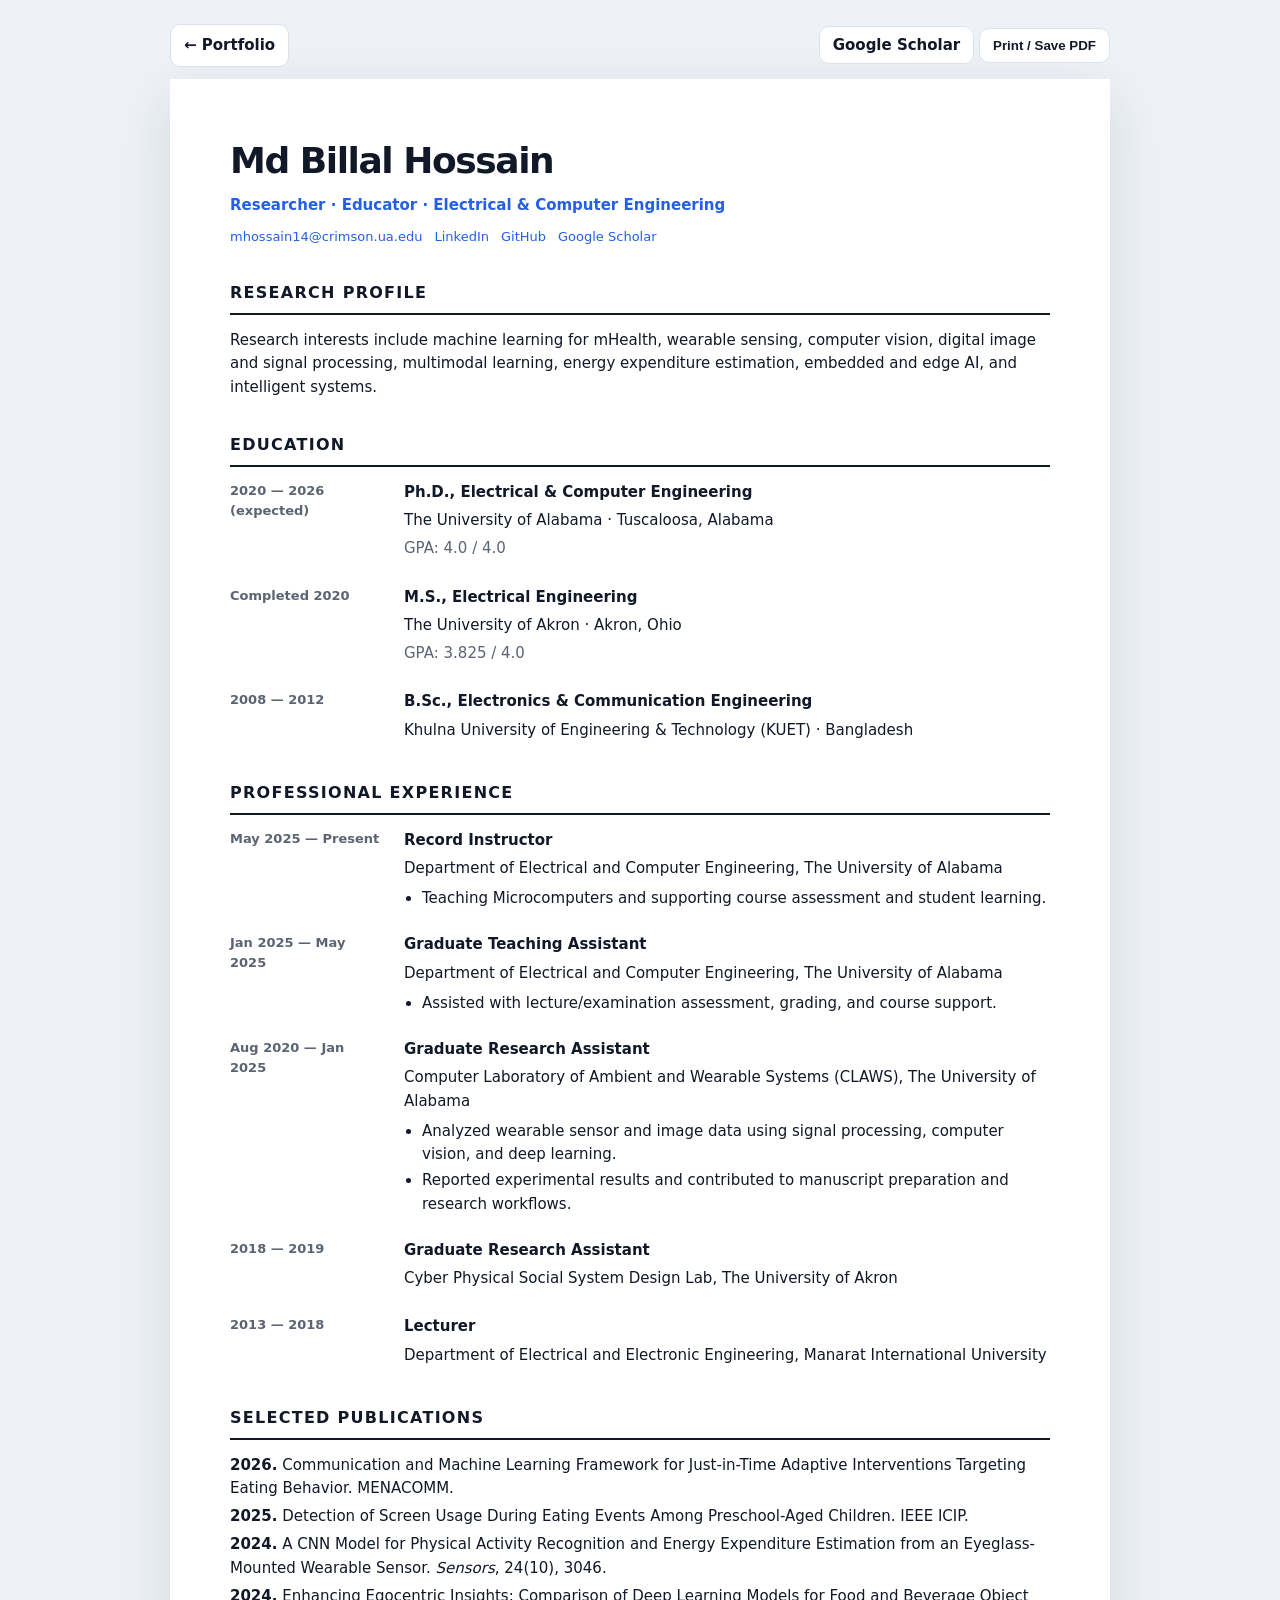
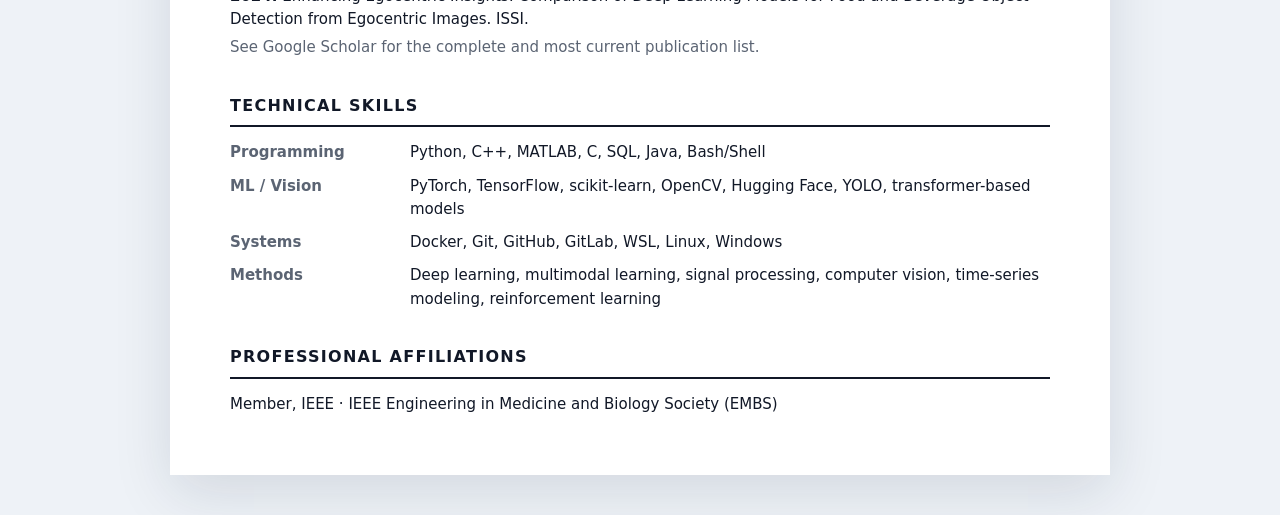
==== cv.html @ 7b578d96 "update" ====
<!doctype html>
<html lang="en">
<head>
  <meta charset="utf-8" />
  <meta name="viewport" content="width=device-width, initial-scale=1" />
  <title>CV | Md Billal Hossain</title>
  <meta name="description" content="Public curriculum vitae of Md Billal Hossain." />
  <style>
    :root { --ink:#111827; --muted:#5b6473; --line:#dbe2ea; --accent:#245fe5; --paper:#fff; --bg:#eef2f7; }
    * { box-sizing:border-box; }
    body { margin:0; background:var(--bg); color:var(--ink); font:15px/1.55 Inter,system-ui,-apple-system,"Segoe UI",sans-serif; }
    a { color:var(--accent); text-decoration:none; }
    .toolbar { width:min(940px,calc(100% - 30px)); margin:24px auto 12px; display:flex; justify-content:space-between; align-items:center; gap:12px; }
    .toolbar a,.toolbar button { border:1px solid var(--line); background:white; color:var(--ink); padding:9px 13px; border-radius:10px; font-weight:700; cursor:pointer; }
    .paper { width:min(940px,calc(100% - 30px)); margin:0 auto 40px; background:var(--paper); padding:54px 60px; box-shadow:0 18px 55px rgba(20,32,55,.12); }
    h1 { margin:0; font-size:36px; letter-spacing:-.04em; }
    .headline { margin:5px 0 0; color:var(--accent); font-weight:700; }
    .links { display:flex; flex-wrap:wrap; gap:12px; margin-top:10px; color:var(--muted); font-size:13px; }
    h2 { margin:34px 0 14px; padding-bottom:7px; border-bottom:2px solid var(--ink); font-size:16px; letter-spacing:.08em; text-transform:uppercase; }
    h3 { margin:0; font-size:15px; }
    p { margin:5px 0; }
    .muted { color:var(--muted); }
    .entry { display:grid; grid-template-columns:150px 1fr; gap:24px; margin:0 0 20px; }
    .date { color:var(--muted); font-size:13px; font-weight:700; }
    ul { margin:7px 0 0; padding-left:18px; }
    li { margin:3px 0; }
    .skills { display:grid; grid-template-columns:160px 1fr; gap:10px 20px; }
    .skills strong { color:var(--muted); }
    @media(max-width:680px){ .paper{padding:32px 24px}.entry{grid-template-columns:1fr;gap:3px}.skills{grid-template-columns:1fr}.toolbar{align-items:stretch}.toolbar div{display:flex;gap:8px}.toolbar a,.toolbar button{font-size:12px} }
    @media print { body{background:white}.toolbar{display:none}.paper{width:100%;margin:0;box-shadow:none;padding:0}.entry{break-inside:avoid} }
  </style>
</head>
<body>
  <div class="toolbar">
    <a href="index.html">← Portfolio</a>
    <div>
      <a href="https://scholar.google.de/citations?hl=en&user=O0B7BRsAAAAJ" target="_blank" rel="noopener">Google Scholar</a>
      <button type="button" onclick="window.print()">Print / Save PDF</button>
    </div>
  </div>

  <main class="paper">
    <header>
      <h1>Md Billal Hossain</h1>
      <p class="headline">Researcher · Educator · Electrical & Computer Engineering</p>
      <div class="links">
        <a href="mailto:mhossain14@crimson.ua.edu">mhossain14@crimson.ua.edu</a>
        <a href="https://www.linkedin.com/in/hossain-md-billal/">LinkedIn</a>
        <a href="https://github.com/mdbhossain">GitHub</a>
        <a href="https://scholar.google.de/citations?hl=en&user=O0B7BRsAAAAJ">Google Scholar</a>
      </div>
    </header>

    <section>
      <h2>Research Profile</h2>
      <p>Research interests include machine learning for mHealth, wearable sensing, computer vision, digital image and signal processing, multimodal learning, energy expenditure estimation, embedded and edge AI, and intelligent systems.</p>
    </section>

    <section>
      <h2>Education</h2>
      <div class="entry"><div class="date">2020 — 2026<br>(expected)</div><div><h3>Ph.D., Electrical & Computer Engineering</h3><p>The University of Alabama · Tuscaloosa, Alabama</p><p class="muted">GPA: 4.0 / 4.0</p></div></div>
      <div class="entry"><div class="date">Completed 2020</div><div><h3>M.S., Electrical Engineering</h3><p>The University of Akron · Akron, Ohio</p><p class="muted">GPA: 3.825 / 4.0</p></div></div>
      <div class="entry"><div class="date">2008 — 2012</div><div><h3>B.Sc., Electronics & Communication Engineering</h3><p>Khulna University of Engineering & Technology (KUET) · Bangladesh</p></div></div>
    </section>

    <section>
      <h2>Professional Experience</h2>
      <div class="entry"><div class="date">May 2025 — Present</div><div><h3>Record Instructor</h3><p>Department of Electrical and Computer Engineering, The University of Alabama</p><ul><li>Teaching Microcomputers and supporting course assessment and student learning.</li></ul></div></div>
      <div class="entry"><div class="date">Jan 2025 — May 2025</div><div><h3>Graduate Teaching Assistant</h3><p>Department of Electrical and Computer Engineering, The University of Alabama</p><ul><li>Assisted with lecture/examination assessment, grading, and course support.</li></ul></div></div>
      <div class="entry"><div class="date">Aug 2020 — Jan 2025</div><div><h3>Graduate Research Assistant</h3><p>Computer Laboratory of Ambient and Wearable Systems (CLAWS), The University of Alabama</p><ul><li>Analyzed wearable sensor and image data using signal processing, computer vision, and deep learning.</li><li>Reported experimental results and contributed to manuscript preparation and research workflows.</li></ul></div></div>
      <div class="entry"><div class="date">2018 — 2019</div><div><h3>Graduate Research Assistant</h3><p>Cyber Physical Social System Design Lab, The University of Akron</p></div></div>
      <div class="entry"><div class="date">2013 — 2018</div><div><h3>Lecturer</h3><p>Department of Electrical and Electronic Engineering, Manarat International University</p></div></div>
    </section>

    <section>
      <h2>Selected Publications</h2>
      <p><strong>2026.</strong> Communication and Machine Learning Framework for Just-in-Time Adaptive Interventions Targeting Eating Behavior. MENACOMM.</p>
      <p><strong>2025.</strong> Detection of Screen Usage During Eating Events Among Preschool-Aged Children. IEEE ICIP.</p>
      <p><strong>2024.</strong> A CNN Model for Physical Activity Recognition and Energy Expenditure Estimation from an Eyeglass-Mounted Wearable Sensor. <em>Sensors</em>, 24(10), 3046.</p>
      <p><strong>2024.</strong> Enhancing Egocentric Insights: Comparison of Deep Learning Models for Food and Beverage Object Detection from Egocentric Images. ISSI.</p>
      <p class="muted">See Google Scholar for the complete and most current publication list.</p>
    </section>

    <section>
      <h2>Technical Skills</h2>
      <div class="skills">
        <strong>Programming</strong><span>Python, C++, MATLAB, C, SQL, Java, Bash/Shell</span>
        <strong>ML / Vision</strong><span>PyTorch, TensorFlow, scikit-learn, OpenCV, Hugging Face, YOLO, transformer-based models</span>
        <strong>Systems</strong><span>Docker, Git, GitHub, GitLab, WSL, Linux, Windows</span>
        <strong>Methods</strong><span>Deep learning, multimodal learning, signal processing, computer vision, time-series modeling, reinforcement learning</span>
      </div>
    </section>

    <section>
      <h2>Professional Affiliations</h2>
      <p>Member, IEEE · IEEE Engineering in Medicine and Biology Society (EMBS)</p>
    </section>
  </main>
</body>
</html>
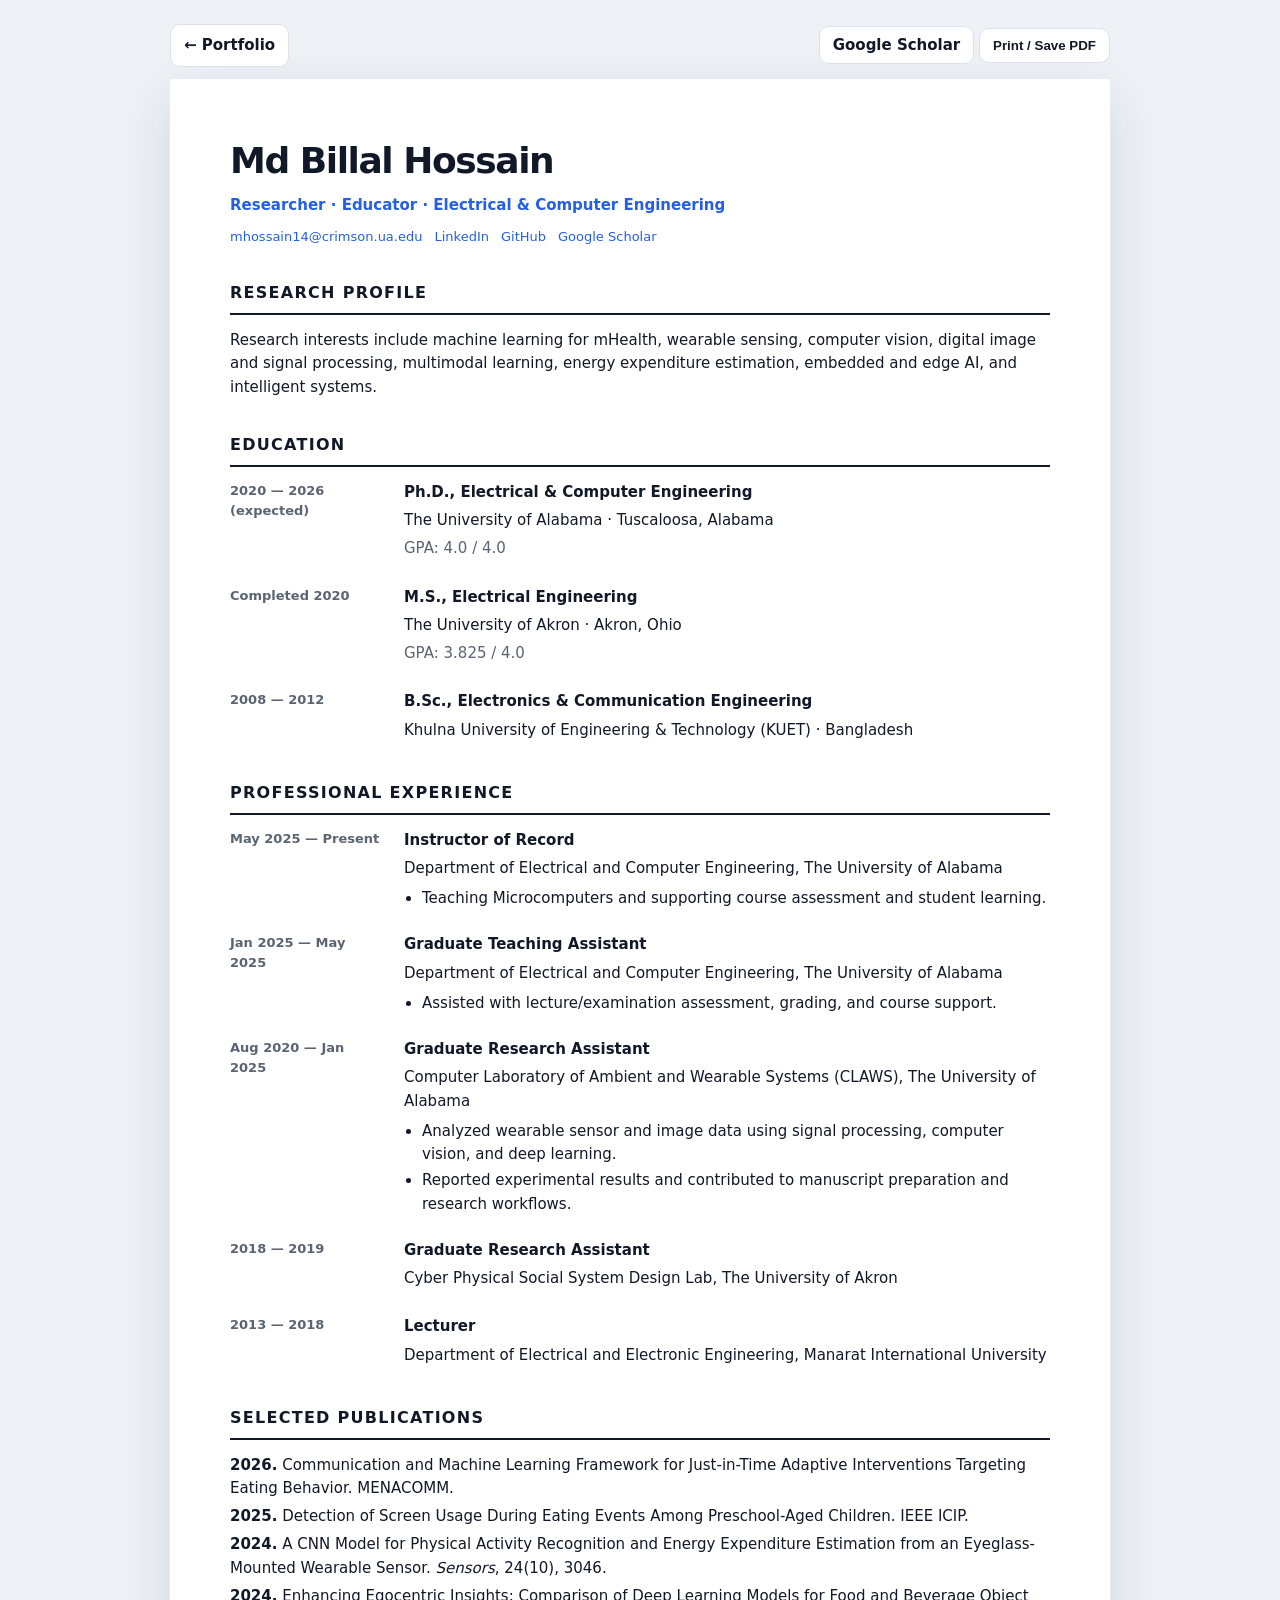
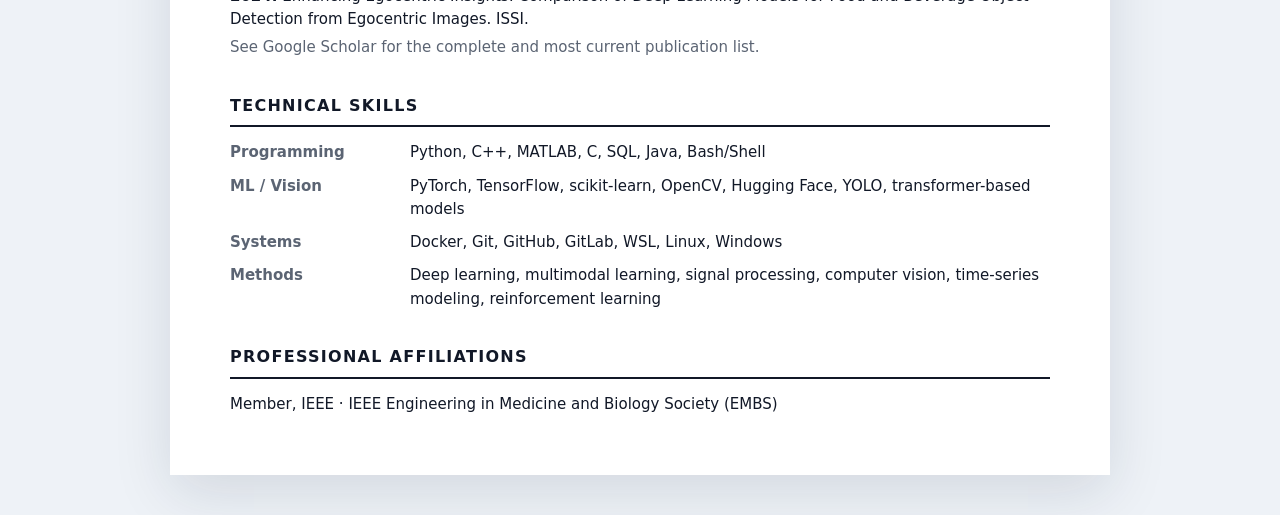
==== commit 2a8cecb3: "corrected" ====
--- a/cv.html
+++ b/cv.html
@@ -65,7 +65,7 @@
 
     <section>
       <h2>Professional Experience</h2>
-      <div class="entry"><div class="date">May 2025 — Present</div><div><h3>Record Instructor</h3><p>Department of Electrical and Computer Engineering, The University of Alabama</p><ul><li>Teaching Microcomputers and supporting course assessment and student learning.</li></ul></div></div>
+      <div class="entry"><div class="date">May 2025 — Present</div><div><h3>Instructor of Record</h3><p>Department of Electrical and Computer Engineering, The University of Alabama</p><ul><li>Teaching Microcomputers and supporting course assessment and student learning.</li></ul></div></div>
       <div class="entry"><div class="date">Jan 2025 — May 2025</div><div><h3>Graduate Teaching Assistant</h3><p>Department of Electrical and Computer Engineering, The University of Alabama</p><ul><li>Assisted with lecture/examination assessment, grading, and course support.</li></ul></div></div>
       <div class="entry"><div class="date">Aug 2020 — Jan 2025</div><div><h3>Graduate Research Assistant</h3><p>Computer Laboratory of Ambient and Wearable Systems (CLAWS), The University of Alabama</p><ul><li>Analyzed wearable sensor and image data using signal processing, computer vision, and deep learning.</li><li>Reported experimental results and contributed to manuscript preparation and research workflows.</li></ul></div></div>
       <div class="entry"><div class="date">2018 — 2019</div><div><h3>Graduate Research Assistant</h3><p>Cyber Physical Social System Design Lab, The University of Akron</p></div></div>
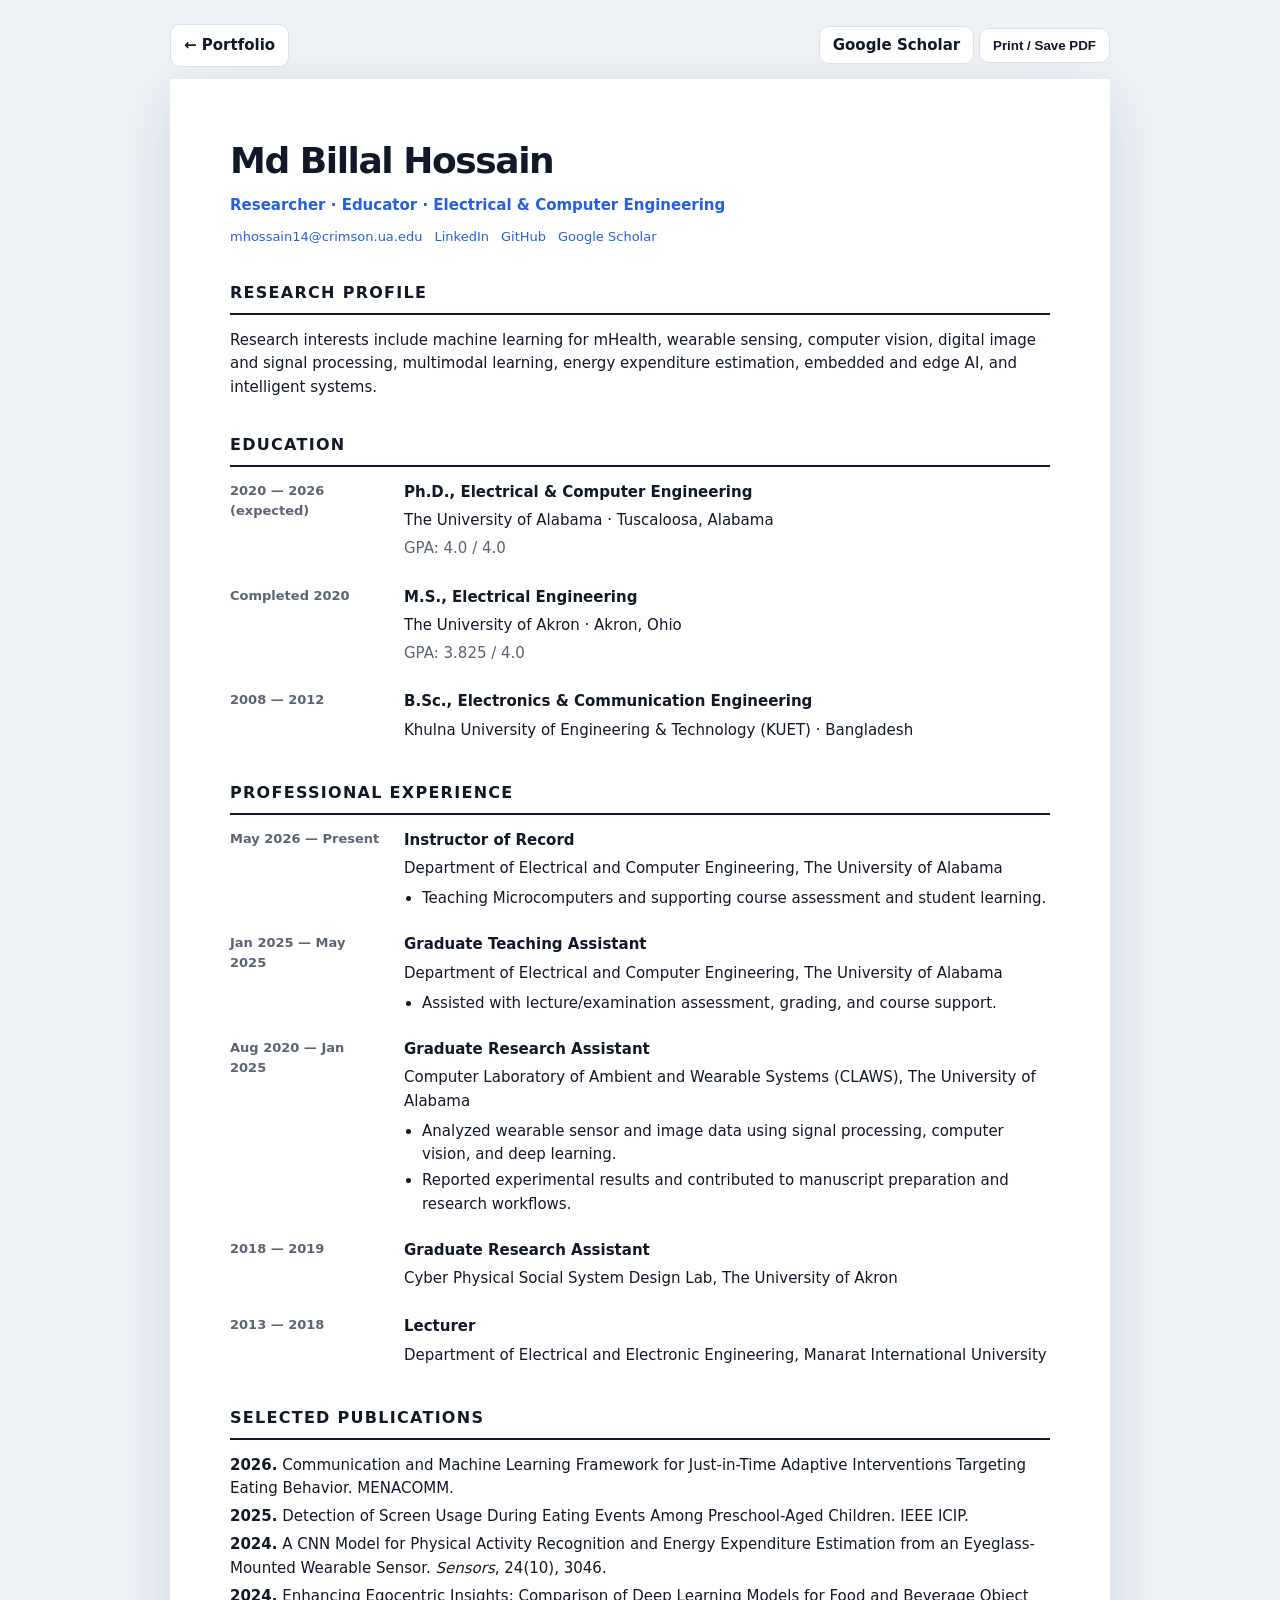
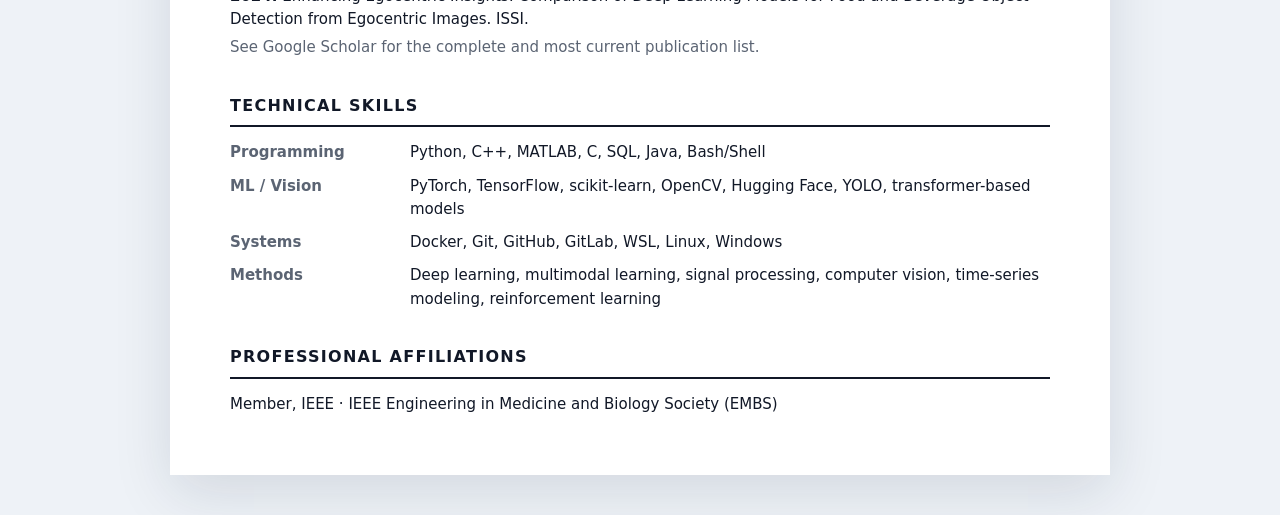
==== commit d88665d1: "added" ====
--- a/cv.html
+++ b/cv.html
@@ -65,7 +65,7 @@
 
     <section>
       <h2>Professional Experience</h2>
-      <div class="entry"><div class="date">May 2025 — Present</div><div><h3>Instructor of Record</h3><p>Department of Electrical and Computer Engineering, The University of Alabama</p><ul><li>Teaching Microcomputers and supporting course assessment and student learning.</li></ul></div></div>
+      <div class="entry"><div class="date">May 2026 — Present</div><div><h3>Instructor of Record</h3><p>Department of Electrical and Computer Engineering, The University of Alabama</p><ul><li>Teaching Microcomputers and supporting course assessment and student learning.</li></ul></div></div>
       <div class="entry"><div class="date">Jan 2025 — May 2025</div><div><h3>Graduate Teaching Assistant</h3><p>Department of Electrical and Computer Engineering, The University of Alabama</p><ul><li>Assisted with lecture/examination assessment, grading, and course support.</li></ul></div></div>
       <div class="entry"><div class="date">Aug 2020 — Jan 2025</div><div><h3>Graduate Research Assistant</h3><p>Computer Laboratory of Ambient and Wearable Systems (CLAWS), The University of Alabama</p><ul><li>Analyzed wearable sensor and image data using signal processing, computer vision, and deep learning.</li><li>Reported experimental results and contributed to manuscript preparation and research workflows.</li></ul></div></div>
       <div class="entry"><div class="date">2018 — 2019</div><div><h3>Graduate Research Assistant</h3><p>Cyber Physical Social System Design Lab, The University of Akron</p></div></div>
